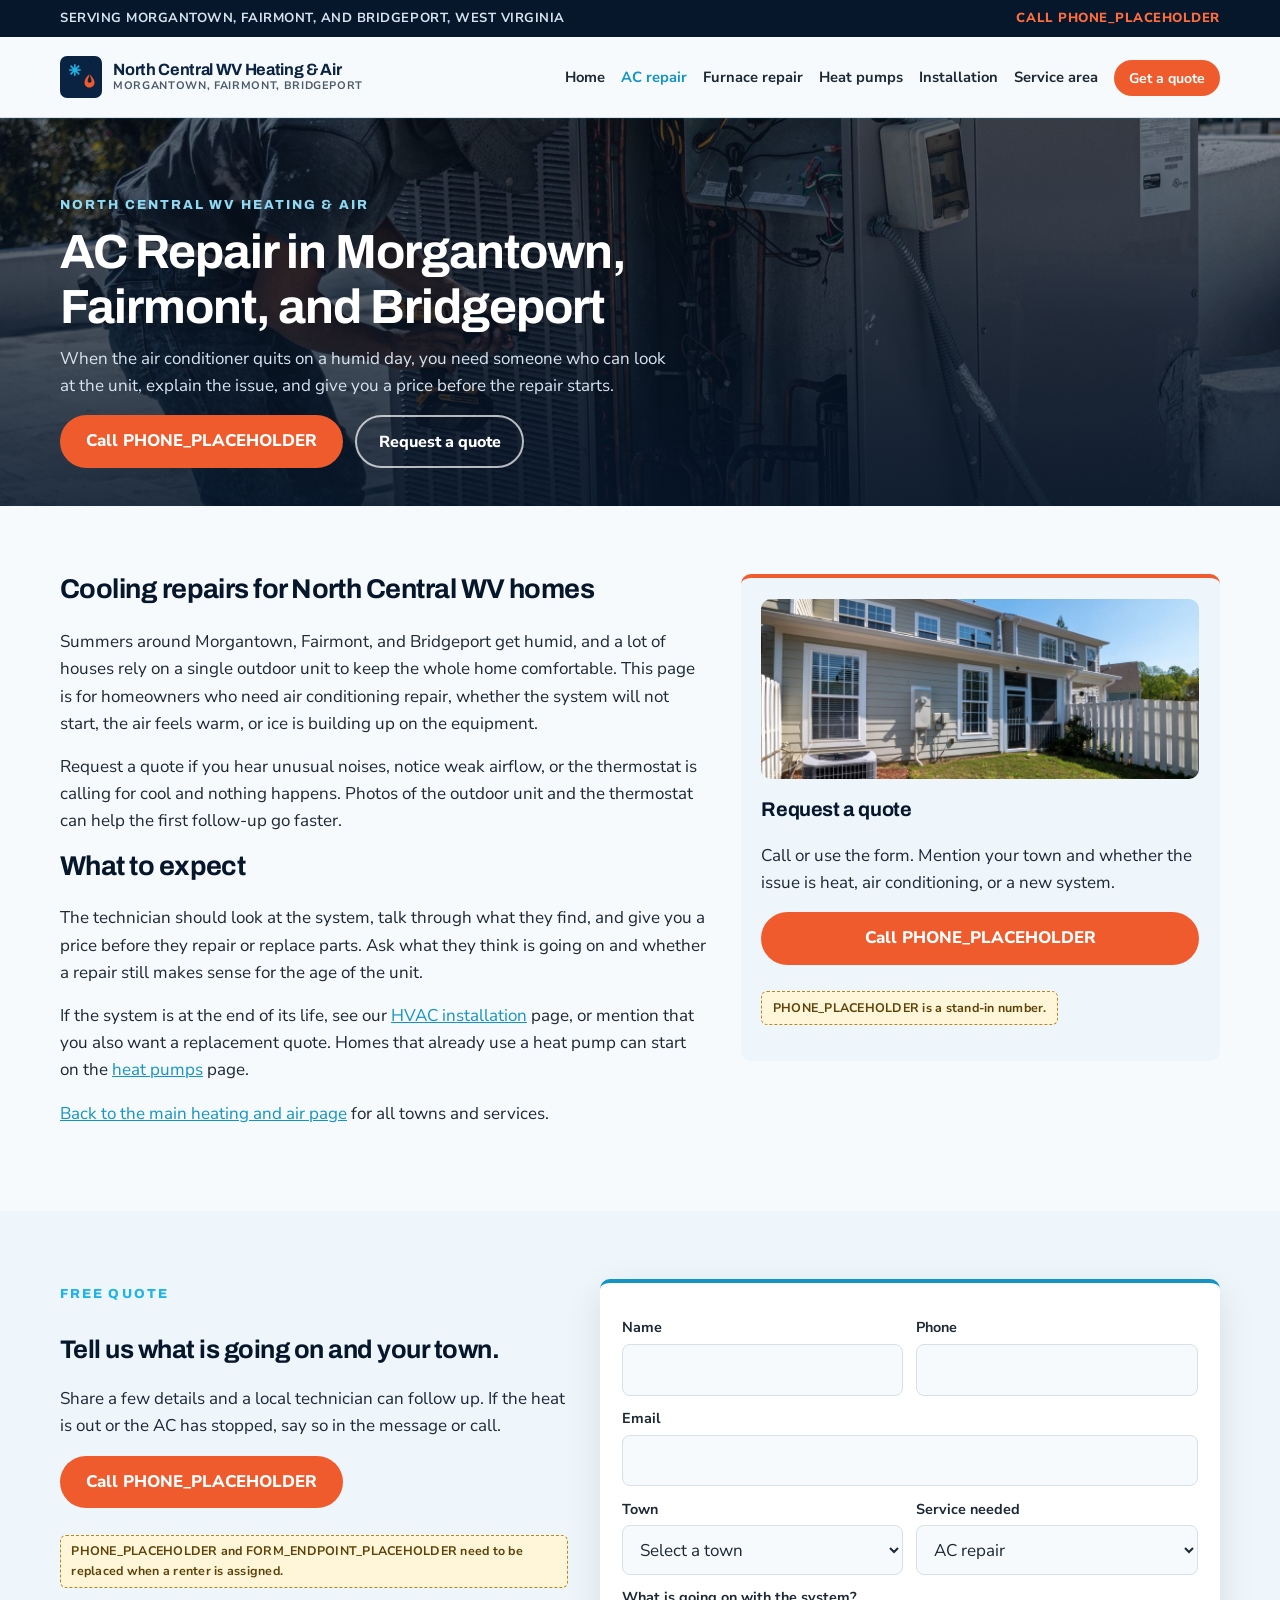
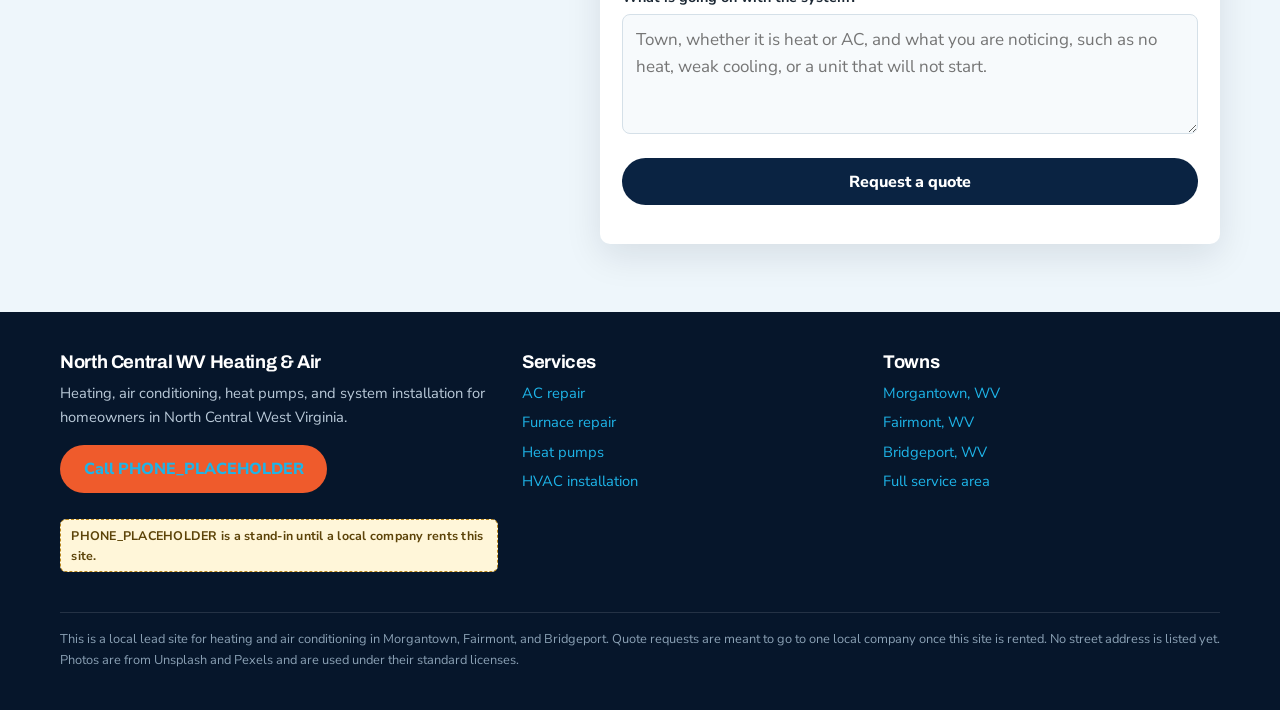
==== ac-repair/index.html @ 2a3346f8 "Initial commit: HVAC microsite for hvac.nulimitz.com" ====
<!DOCTYPE html>
<html lang="en">
<head>
  <meta charset="utf-8">
  <meta name="viewport" content="width=device-width, initial-scale=1">
  <title>AC Repair in Morgantown, Fairmont, and Bridgeport, WV</title>
  <meta name="description" content="Air conditioning repair for homes in Morgantown, Fairmont, and Bridgeport, West Virginia, including units that will not cool or start.">
  <meta name="robots" content="noindex, nofollow">
  <link rel="preconnect" href="https://fonts.googleapis.com">
  <link rel="preconnect" href="https://fonts.gstatic.com" crossorigin>
  <link href="https://fonts.googleapis.com/css2?family=Archivo:wght@500;600;700;800&family=Nunito+Sans:wght@400;500;600;700;800&display=swap" rel="stylesheet">
  <link rel="stylesheet" href="../css/styles.css">
  <script type="application/ld+json">
{
  "@context": "https://schema.org",
  "@graph": [
    {
      "@type": "Service",
      "name": "AC Repair in Morgantown, Fairmont, and Bridgeport",
      "serviceType": "Heating and air conditioning",
      "description": "Air conditioning repair for homes in Morgantown, Fairmont, and Bridgeport, West Virginia, including units that will not cool or start.",
      "url": "/ac-repair/",
      "provider": {
        "@type": "Organization",
        "name": "North Central WV Heating & Air"
      },
      "areaServed": [
        {
          "@type": "City",
          "name": "Morgantown",
          "addressRegion": "WV"
        },
        {
          "@type": "City",
          "name": "Fairmont",
          "addressRegion": "WV"
        },
        {
          "@type": "City",
          "name": "Bridgeport",
          "addressRegion": "WV"
        },
        {
          "@type": "AdministrativeArea",
          "name": "Monongalia County"
        },
        {
          "@type": "AdministrativeArea",
          "name": "Marion County"
        },
        {
          "@type": "AdministrativeArea",
          "name": "Harrison County"
        }
      ]
    }
  ]
}
</script>
</head>
<body>

<div class="topbar">
  <div class="wrap">
    <span>Serving Morgantown, Fairmont, and Bridgeport, West Virginia</span>
    <a href="tel:PHONE_PLACEHOLDER">Call PHONE_PLACEHOLDER</a>
  </div>
</div>
<header class="site-header">
  <div class="wrap">
    <a class="logo" href="../index.html">
      <svg viewBox="0 0 48 48" aria-hidden="true">
        <rect width="48" height="48" rx="8" fill="#0a2342"/>
        <g fill="none" stroke="#1eb4e8" stroke-width="1.8" stroke-linecap="round">
          <path d="M17 10v12M11 16h12M12.6 11.6l8.8 8.8M12.6 20.4l8.8-8.8"/>
        </g>
        <path d="M33.5 36c3.4 0 6-2.5 6-5.8 0-3.6-3.2-6.4-5-9.2-.2 3.2 1.6 5 1.6 7.2 0 1.3-1 2.3-2.2 2.3s-2.3-1-2.3-2.3c0-2.4 2-4.5 2-7.4-3 2.4-5.6 5.6-5.6 9.4 0 3.3 2.5 5.8 5.5 5.8z" fill="#ef5b2c"/>
      </svg>
      <span class="logo-text">North Central WV Heating &amp; Air<span>Morgantown, Fairmont, Bridgeport</span></span>
    </a>
    <button class="nav-toggle" type="button" aria-expanded="false" aria-label="Open menu"><span></span><span></span><span></span></button>
    <nav>
      <ul>
        <li><a href="../index.html">Home</a></li>
        <li><a href="../ac-repair/index.html" aria-current="page">AC repair</a></li>
        <li><a href="../furnace-repair/index.html">Furnace repair</a></li>
        <li><a href="../heat-pumps/index.html">Heat pumps</a></li>
        <li><a href="../hvac-installation/index.html">Installation</a></li>
        <li><a href="../index.html#areas">Service area</a></li>
        <li><a href="../index.html#quote" class="btn-nav">Get a quote</a></li>
      </ul>
    </nav>
  </div>
</header>


<section class="page-hero" style="background-image:url('../img/ac-repair.jpg')">
  <div class="wrap">
    <p class="eyebrow">North Central WV Heating &amp; Air</p>
    <h1>AC Repair in Morgantown, Fairmont, and Bridgeport</h1>
    <p>When the air conditioner quits on a humid day, you need someone who can look at the unit, explain the issue, and give you a price before the repair starts.</p>
    <div class="hero-actions">
      <a class="btn btn-call" href="tel:PHONE_PLACEHOLDER">Call PHONE_PLACEHOLDER</a>
      <a class="btn btn-light" href="#quote">Request a quote</a>
    </div>
  </div>
</section>
<section class="section">
  <div class="wrap content-split">
    <div class="prose">

    <h2>Cooling repairs for North Central WV homes</h2>
    <p>Summers around Morgantown, Fairmont, and Bridgeport get humid, and a lot of houses rely on a single outdoor unit to keep the whole home comfortable. This page is for homeowners who need air conditioning repair, whether the system will not start, the air feels warm, or ice is building up on the equipment.</p>
    <p>Request a quote if you hear unusual noises, notice weak airflow, or the thermostat is calling for cool and nothing happens. Photos of the outdoor unit and the thermostat can help the first follow-up go faster.</p>
    <h2>What to expect</h2>
    <p>The technician should look at the system, talk through what they find, and give you a price before they repair or replace parts. Ask what they think is going on and whether a repair still makes sense for the age of the unit.</p>
    <p>If the system is at the end of its life, see our <a href="../hvac-installation/index.html">HVAC installation</a> page, or mention that you also want a replacement quote. Homes that already use a heat pump can start on the <a href="../heat-pumps/index.html">heat pumps</a> page.</p>
    
      <p><a href="../index.html">Back to the main heating and air page</a> for all towns and services.</p>
    </div>
    <aside class="side-card">
      <img src="../img/condenser-yard.jpg" alt="An outdoor air conditioning condenser on a pad behind a house">
      <h3>Request a quote</h3>
      <p>Call or use the form. Mention your town and whether the issue is heat, air conditioning, or a new system.</p>
      <p><a class="btn btn-call btn-wide" href="tel:PHONE_PLACEHOLDER">Call PHONE_PLACEHOLDER</a></p>
      <p class="placeholder-note">PHONE_PLACEHOLDER is a stand-in number.</p>
    </aside>
  </div>
</section>


<section class="section band-ice" id="quote">
  <div class="wrap quote-grid">
    <div>
      <p class="eyebrow">Free quote</p>
      <h2>Tell us what is going on and your town.</h2>
      <p>Share a few details and a local technician can follow up. If the heat is out or the AC has stopped, say so in the message or call.</p>
      <p><a class="btn btn-call" href="tel:PHONE_PLACEHOLDER">Call PHONE_PLACEHOLDER</a></p>
      <p class="placeholder-note">PHONE_PLACEHOLDER and FORM_ENDPOINT_PLACEHOLDER need to be replaced when a renter is assigned.</p>
    </div>
    <form action="FORM_ENDPOINT_PLACEHOLDER" method="post" data-quote-form>
      <div class="form-row">
        <div>
          <label for="name">Name</label>
          <input id="name" name="name" type="text" autocomplete="name" required>
        </div>
        <div>
          <label for="phone">Phone</label>
          <input id="phone" name="phone" type="tel" autocomplete="tel" required>
        </div>
      </div>
      <label for="email">Email</label>
      <input id="email" name="email" type="email" autocomplete="email">
      <div class="form-row">
        <div>
          <label for="city">Town</label>
          <select id="city" name="city" required>
            <option value="">Select a town</option>
            <option>Morgantown</option>
            <option>Fairmont</option>
            <option>Bridgeport</option>
            <option>Westover</option>
            <option>Star City</option>
            <option>Cheat Lake</option>
            <option>Clarksburg</option>
            <option>Other in North Central WV</option>
          </select>
        </div>
        <div>
          <label for="service">Service needed</label>
          <select id="service" name="service" required>
            <option value="">Select a service</option>
            <option value="ac" selected>AC repair</option>
            <option value="furnace">Furnace repair</option>
            <option value="heatpump">Heat pump service or install</option>
            <option value="install">New system installation</option>
            <option value="other">Not sure / other</option>
          </select>
        </div>
      </div>
      <label for="message">What is going on with the system?</label>
      <textarea id="message" name="message" placeholder="Town, whether it is heat or AC, and what you are noticing, such as no heat, weak cooling, or a unit that will not start." required></textarea>
      <p style="margin-top:1rem"><button class="btn btn-dark btn-wide" type="submit">Request a quote</button></p>
      <p class="form-status" role="status"></p>
    </form>
  </div>
</section>

<footer class="site-footer">
  <div class="wrap">
    <div class="foot-grid">
      <div>
        <h2>North Central WV Heating &amp; Air</h2>
        <p>Heating, air conditioning, heat pumps, and system installation for homeowners in North Central West Virginia.</p>
        <p><a class="btn btn-orange" href="tel:PHONE_PLACEHOLDER">Call PHONE_PLACEHOLDER</a></p>
        <p class="placeholder-note">PHONE_PLACEHOLDER is a stand-in until a local company rents this site.</p>
      </div>
      <div>
        <h2>Services</h2>
        <ul>
          <li><a href="../ac-repair/index.html">AC repair</a></li>
          <li><a href="../furnace-repair/index.html">Furnace repair</a></li>
          <li><a href="../heat-pumps/index.html">Heat pumps</a></li>
          <li><a href="../hvac-installation/index.html">HVAC installation</a></li>
        </ul>
      </div>
      <div>
        <h2>Towns</h2>
        <ul>
          <li><a href="../morgantown/index.html">Morgantown, WV</a></li>
          <li><a href="../fairmont/index.html">Fairmont, WV</a></li>
          <li><a href="../bridgeport/index.html">Bridgeport, WV</a></li>
          <li><a href="../index.html#areas">Full service area</a></li>
        </ul>
      </div>
    </div>
    <p class="legal">This is a local lead site for heating and air conditioning in Morgantown, Fairmont, and Bridgeport. Quote requests are meant to go to one local company once this site is rented. No street address is listed yet. Photos are from Unsplash and Pexels and are used under their standard licenses.</p>
  </div>
</footer>
<div class="call-dock"><a class="btn btn-call btn-wide" href="tel:PHONE_PLACEHOLDER">Call PHONE_PLACEHOLDER</a></div>
<script src="../js/main.js"></script>

</body>
</html>
---- css/styles.css ----
/* North Central WV Heating & Air - local microsite styles */
:root {
  --ink: #1c2834;
  --ink-soft: #4a5a68;
  --navy: #0a2342;
  --navy-deep: #06162b;
  --navy-mid: #12345a;
  --cyan: #1494c4;
  --cyan-hot: #1eb4e8;
  --ice: #eef6fb;
  --paper: #f7fafc;
  --orange: #ef5b2c;
  --orange-hot: #ff6d3c;
  --line: #d5e0e8;
  --white: #fff;
  --shadow: 0 12px 36px rgba(6, 22, 43, 0.1);
  --radius: 10px;
  --max: 1160px;
  --header-h: 80px;
}

*, *::before, *::after { box-sizing: border-box; }
html { scroll-behavior: smooth; }
body {
  margin: 0;
  font-family: "Nunito Sans", "Segoe UI", sans-serif;
  color: var(--ink);
  background: var(--paper);
  line-height: 1.6;
  font-size: 17px;
}
img { max-width: 100%; height: auto; display: block; }
a { color: var(--cyan); }
h1, h2, h3, .logo-text, .eyebrow, .step-num {
  font-family: "Archivo", "Segoe UI", sans-serif;
  font-weight: 700;
  line-height: 1.15;
  color: var(--navy-deep);
  letter-spacing: -0.02em;
}
p { margin: 0 0 1rem; }
.wrap { width: min(var(--max), calc(100% - 2rem)); margin-inline: auto; }

/* Top bar */
.topbar {
  background: var(--navy-deep);
  color: #d7e4f0;
  font-size: 0.82rem;
  letter-spacing: 0.04em;
  text-transform: uppercase;
  font-weight: 700;
}
.topbar .wrap {
  display: flex;
  justify-content: space-between;
  gap: 1rem;
  align-items: center;
  padding: 0.5rem 0;
  flex-wrap: wrap;
}
.topbar a { color: var(--orange-hot); text-decoration: none; font-weight: 800; }

/* Header */
.site-header {
  position: sticky;
  top: 0;
  z-index: 40;
  background: rgba(247, 250, 252, 0.96);
  backdrop-filter: blur(10px);
  border-bottom: 1px solid var(--line);
  box-shadow: 0 1px 0 rgba(20, 148, 196, 0.15);
}
.site-header .wrap {
  display: flex;
  align-items: center;
  justify-content: space-between;
  min-height: var(--header-h);
  gap: 1rem;
}
.logo {
  display: flex;
  align-items: center;
  gap: 0.7rem;
  text-decoration: none;
  color: inherit;
}
.logo svg { width: 42px; height: 42px; flex: none; }
.logo-text { font-size: 1.02rem; line-height: 1.15; color: var(--navy); }
.logo-text span {
  display: block;
  font-family: "Nunito Sans", sans-serif;
  font-size: 0.68rem;
  font-weight: 700;
  color: var(--ink-soft);
  letter-spacing: 0.06em;
  text-transform: uppercase;
}

nav ul {
  display: flex;
  gap: 1rem;
  list-style: none;
  margin: 0;
  padding: 0;
  align-items: center;
  flex-wrap: wrap;
}
nav a {
  text-decoration: none;
  color: var(--ink);
  font-weight: 700;
  font-size: 0.92rem;
}
nav a:hover, nav a[aria-current="page"] { color: var(--cyan); }
nav .btn-nav {
  background: var(--orange);
  color: var(--white);
  border-radius: 999px;
  padding: 0.55rem 0.95rem;
  font-size: 0.88rem;
}
nav .btn-nav:hover { background: var(--orange-hot); color: var(--white); }
.nav-toggle {
  display: none;
  background: none;
  border: 1px solid var(--line);
  border-radius: 8px;
  padding: 0.45rem 0.6rem;
  cursor: pointer;
}
.nav-toggle span { display: block; width: 20px; height: 2px; background: var(--navy); margin: 4px 0; }

/* Buttons */
.btn {
  display: inline-flex;
  align-items: center;
  justify-content: center;
  gap: 0.45rem;
  border-radius: 999px;
  padding: 0.85rem 1.35rem;
  font-weight: 800;
  text-decoration: none;
  border: 2px solid transparent;
  cursor: pointer;
  font-family: inherit;
  font-size: 1rem;
  line-height: 1;
}
.btn-gold, .btn-orange { background: var(--orange); color: var(--white); }
.btn-gold:hover, .btn-orange:hover { background: var(--orange-hot); }
.btn-light { background: transparent; color: var(--white); border-color: rgba(255,255,255,0.7); }
.btn-light:hover { background: rgba(255,255,255,0.12); }
.btn-dark { background: var(--navy); color: var(--white); }
.btn-dark:hover { background: var(--navy-mid); }
.btn-call { background: var(--orange); color: var(--white); font-size: 1.05rem; padding: 1rem 1.5rem; }
.btn-call:hover { background: var(--orange-hot); }
.btn-wide { width: 100%; }
.hero-actions, .cta-actions { display: flex; flex-wrap: wrap; gap: 0.75rem; }

/* Placeholder marker */
.placeholder-note {
  display: inline-block;
  margin-top: 0.65rem;
  padding: 0.35rem 0.65rem;
  border: 1px dashed #b8871f;
  background: #fff6d9;
  color: #5c4308;
  font-size: 0.78rem;
  font-weight: 700;
  letter-spacing: 0.02em;
  border-radius: 6px;
}

/* Hero */
.hero {
  position: relative;
  min-height: 640px;
  height: 86vh;
  max-height: 860px;
  display: grid;
  align-items: end;
  color: var(--white);
  background: var(--navy-deep) center / cover no-repeat;
}
.hero::before {
  content: "";
  position: absolute;
  inset: 0;
  background:
    linear-gradient(180deg, rgba(6,22,43,0.25) 0%, rgba(6,22,43,0.55) 45%, rgba(6,22,43,0.9) 100%);
}
.hero .wrap { position: relative; z-index: 1; padding: 5.5rem 0 4rem; }
.eyebrow {
  display: inline-block;
  color: var(--cyan-hot);
  font-size: 0.82rem;
  letter-spacing: 0.16em;
  text-transform: uppercase;
  margin-bottom: 0.8rem;
  font-weight: 800;
}
.hero .eyebrow { color: #8fd8f2; }
.hero h1 {
  color: var(--white);
  font-size: clamp(2.05rem, 5.2vw, 3.9rem);
  max-width: 18ch;
  margin: 0 0 1rem;
}
.hero .lede {
  font-size: 1.15rem;
  max-width: 38rem;
  color: #e4eef6;
  margin-bottom: 1.6rem;
}

/* Trust strip */
.trust-bar {
  background: var(--navy);
  color: #d7e4f0;
  padding: 1.1rem 0;
}
.trust-bar .wrap {
  display: grid;
  grid-template-columns: repeat(3, 1fr);
  gap: 1rem;
}
.trust-item { padding: 0.2rem 0.4rem; }
.trust-item h3 {
  color: var(--white);
  font-size: 1rem;
  margin: 0 0 0.2rem;
}
.trust-item p { margin: 0; font-size: 0.92rem; color: #b9c9d8; }

/* Sections */
.section { padding: 4.25rem 0; }
.section-head { max-width: 40rem; margin-bottom: 2rem; }
.section-head h2 { font-size: clamp(1.8rem, 3vw, 2.45rem); margin: 0 0 0.75rem; }
.muted { color: var(--ink-soft); }
.band-cream, .band-ice { background: var(--ice); }
.band-navy {
  background: var(--navy);
  color: #e4eef6;
}
.band-navy h2, .band-navy h3, .band-navy .eyebrow { color: var(--white); }
.band-navy .eyebrow { color: #8fd8f2; }
.band-navy p { color: #c5d4e2; }
.band-photo {
  position: relative;
  background: var(--navy-deep) center / cover no-repeat;
  color: #fff;
}
.band-photo::before {
  content: "";
  position: absolute;
  inset: 0;
  background: rgba(6, 22, 43, 0.78);
}
.band-photo .wrap { position: relative; z-index: 1; }
.band-photo .eyebrow { color: #8fd8f2; }
.band-photo h2 { color: var(--white); }

/* Service cards */
.card-grid, .area-grid, .step-grid {
  display: grid;
  gap: 1.25rem;
}
.card-grid { grid-template-columns: repeat(auto-fit, minmax(240px, 1fr)); }
.service-card {
  background: var(--white);
  border-radius: var(--radius);
  overflow: hidden;
  box-shadow: var(--shadow);
  display: flex;
  flex-direction: column;
  text-decoration: none;
  color: inherit;
  border: 1px solid transparent;
  border-top: 3px solid var(--cyan);
}
.service-card:hover { border-color: var(--orange); border-top-color: var(--orange); }
.service-card img { width: 100%; height: 180px; object-fit: cover; }
.service-card .pad, .area-card .pad, .step .pad { padding: 1.2rem 1.2rem 1.4rem; }
.service-card h3, .area-card h3 { margin: 0 0 0.5rem; font-size: 1.25rem; }
.more { font-weight: 800; color: var(--cyan); }

/* Areas */
.area-grid { grid-template-columns: repeat(3, 1fr); }
.area-card {
  background: var(--white);
  border-radius: var(--radius);
  box-shadow: var(--shadow);
  overflow: hidden;
  text-decoration: none;
  color: inherit;
  border-bottom: 3px solid var(--cyan);
}
.area-card:hover { border-bottom-color: var(--orange); }
.area-card img { width: 100%; height: 160px; object-fit: cover; }
.town-list { columns: 2; margin: 0; padding-left: 1.1rem; }
.town-list li { break-inside: avoid; margin-bottom: 0.25rem; }

/* Steps */
.step-grid { grid-template-columns: repeat(3, 1fr); }
.step {
  background: var(--white);
  border-radius: var(--radius);
  border-top: 4px solid var(--orange);
  box-shadow: var(--shadow);
}
.step-num {
  color: var(--cyan);
  font-size: 1.7rem;
  margin: 0 0 0.3rem;
}

/* FAQ */
.faq { display: grid; gap: 0.7rem; max-width: 48rem; }
.faq-item {
  background: var(--white);
  border-radius: 10px;
  border: 1px solid var(--line);
}
.faq-item h3 { margin: 0; font-size: 1.05rem; }
.faq-item button {
  width: 100%;
  text-align: left;
  background: none;
  border: 0;
  padding: 1rem 1.1rem;
  font: inherit;
  font-weight: 700;
  cursor: pointer;
  color: var(--navy-deep);
}
.faq-item .answer { padding: 0 1.1rem 1rem; color: var(--ink-soft); display: none; }
.faq-item.is-open .answer { display: block; }
.band-photo .faq-item button { color: var(--navy-deep); }

/* Quote / form */
.quote-grid {
  display: grid;
  grid-template-columns: 0.9fr 1.1fr;
  gap: 2rem;
  align-items: start;
}
form {
  background: var(--white);
  padding: 1.4rem;
  border-radius: var(--radius);
  box-shadow: var(--shadow);
  border-top: 4px solid var(--cyan);
}
label { display: block; font-weight: 700; font-size: 0.9rem; margin: 0.7rem 0 0.3rem; }
input, select, textarea {
  width: 100%;
  font: inherit;
  padding: 0.7rem 0.8rem;
  border: 1px solid var(--line);
  border-radius: 8px;
  background: var(--paper);
  color: var(--ink);
}
textarea { min-height: 120px; resize: vertical; }
.form-row { display: grid; grid-template-columns: 1fr 1fr; gap: 0.8rem; }
.form-status {
  display: none;
  margin-top: 0.8rem;
  padding: 0.7rem 0.8rem;
  background: #fff6d9;
  border: 1px dashed #b8871f;
  border-radius: 8px;
  color: #5c4308;
  font-size: 0.92rem;
}
.form-status.is-visible { display: block; }

/* Footer */
.site-footer {
  background: var(--navy-deep);
  color: #b9c9d8;
  padding: 2.5rem 0 1.5rem;
  font-size: 0.92rem;
}
.site-footer a { color: var(--cyan-hot); text-decoration: none; }
.foot-grid {
  display: grid;
  grid-template-columns: 1.3fr 1fr 1fr;
  gap: 1.5rem;
  margin-bottom: 1.5rem;
}
.site-footer h2 { color: var(--white); font-size: 1.15rem; margin: 0 0 0.6rem; }
.site-footer ul { list-style: none; margin: 0; padding: 0; }
.site-footer li { margin-bottom: 0.35rem; }
.legal { border-top: 1px solid rgba(255,255,255,0.12); padding-top: 1rem; font-size: 0.8rem; color: #8aa0b4; }

/* Page hero (interior) */
.page-hero {
  background: var(--navy) center / cover no-repeat;
  color: #fff;
  position: relative;
  min-height: 320px;
  display: grid;
  align-items: end;
}
.page-hero::before {
  content: "";
  position: absolute;
  inset: 0;
  background: linear-gradient(180deg, rgba(6,22,43,0.35), rgba(6,22,43,0.84));
}
.page-hero .wrap { position: relative; z-index: 1; padding: 4.5rem 0 2.4rem; }
.page-hero h1 { color: #fff; font-size: clamp(1.9rem, 4vw, 3rem); margin: 0 0 0.6rem; max-width: 20ch; }
.page-hero p { color: #d7e4f0; max-width: 38rem; }
.page-hero .eyebrow { color: #8fd8f2; }

.content-split {
  display: grid;
  grid-template-columns: 1.15fr 0.85fr;
  gap: 2rem;
  align-items: start;
}
.prose h2 { font-size: 1.7rem; margin-top: 0; }
.side-card {
  background: var(--ice);
  border-radius: var(--radius);
  padding: 1.3rem;
  position: sticky;
  top: calc(var(--header-h) + 1rem);
  border-top: 4px solid var(--orange);
}
.side-card img { border-radius: 10px; margin-bottom: 1rem; height: 180px; width: 100%; object-fit: cover; }

.call-dock {
  display: none;
  position: fixed;
  left: 0; right: 0; bottom: 0;
  z-index: 50;
  padding: 0.65rem 0.85rem calc(0.65rem + env(safe-area-inset-bottom));
  background: var(--navy-deep);
  box-shadow: 0 -6px 24px rgba(0,0,0,0.25);
}

@media (max-width: 900px) {
  .area-grid, .step-grid, .quote-grid, .content-split, .foot-grid, .trust-bar .wrap {
    grid-template-columns: 1fr;
  }
  .nav-toggle { display: block; }
  nav {
    display: none;
    position: absolute;
    left: 0; right: 0;
    top: 100%;
    background: var(--paper);
    border-bottom: 1px solid var(--line);
    padding: 0.5rem 1rem 1rem;
  }
  nav.is-open { display: block; }
  nav ul { flex-direction: column; align-items: flex-start; gap: 0.7rem; }
  .hero { height: auto; min-height: 560px; max-height: 720px; }
  .call-dock { display: block; }
  body { padding-bottom: 4.6rem; }
  .form-row { grid-template-columns: 1fr; }
  .town-list { columns: 1; }
  .topbar { font-size: 0.75rem; text-transform: none; letter-spacing: 0.02em; }
}
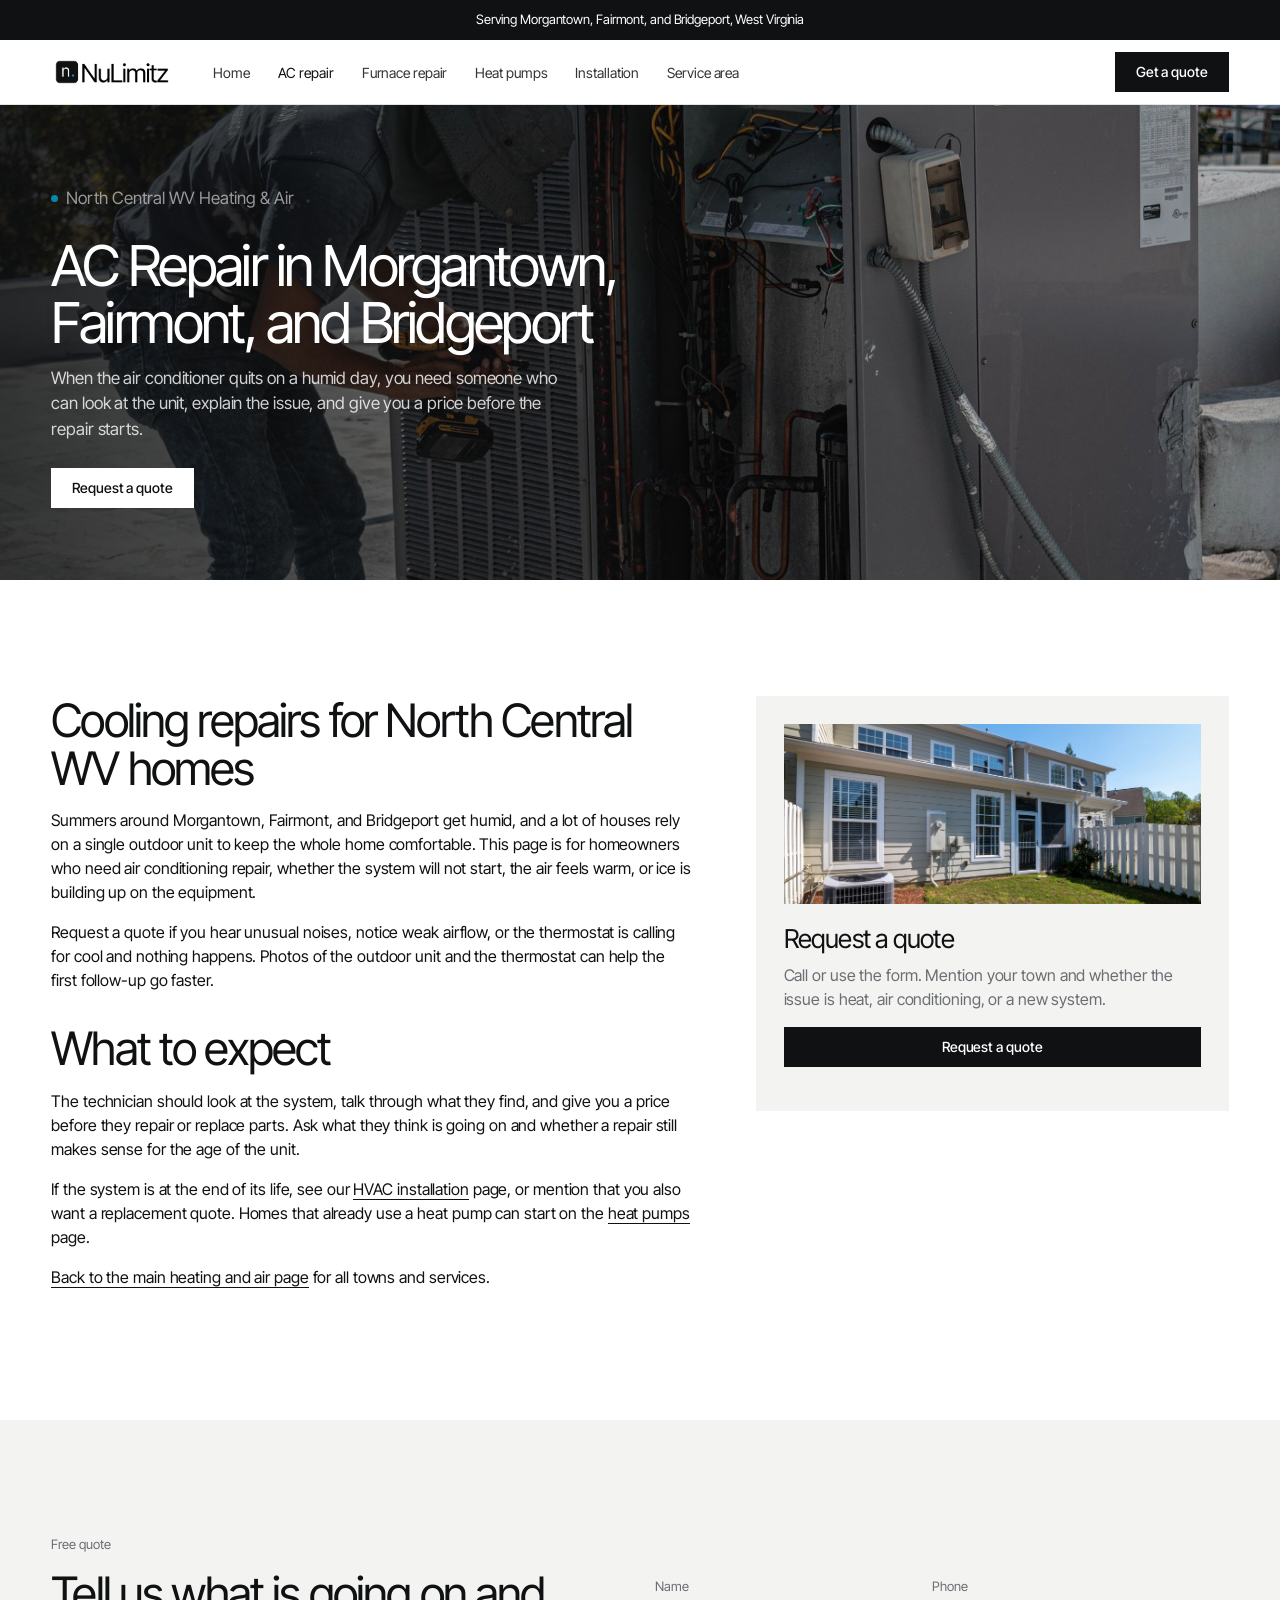
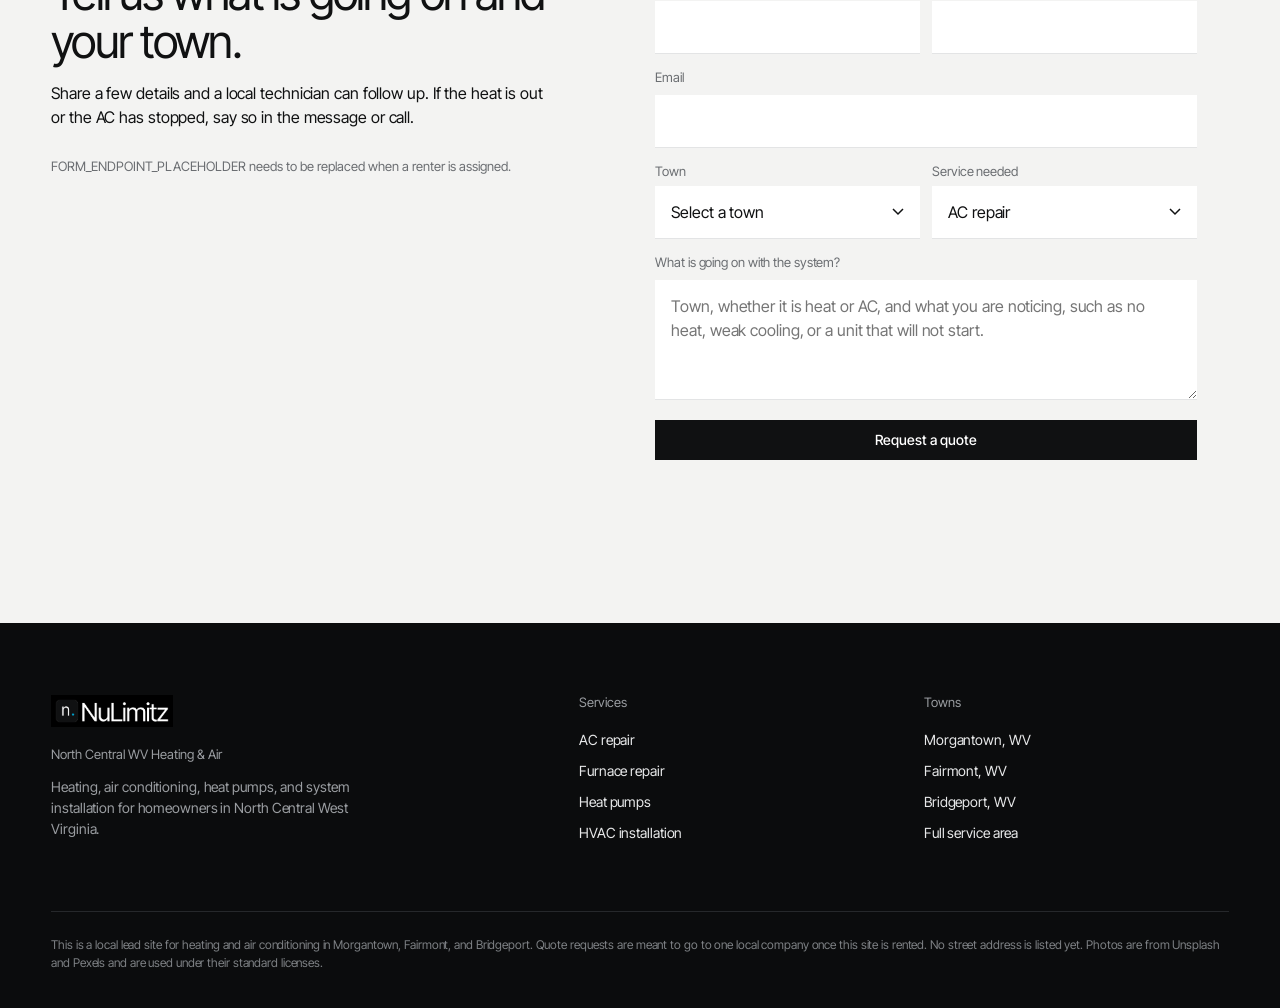
==== commit 956266c5: "Restyle site with the new NuLimitz brand Apply the live nulimitz.com logo, favicons, Inter Tight typ" ====
--- a/ac-repair/index.html
+++ b/ac-repair/index.html
@@ -6,9 +6,14 @@
   <title>AC Repair in Morgantown, Fairmont, and Bridgeport, WV</title>
   <meta name="description" content="Air conditioning repair for homes in Morgantown, Fairmont, and Bridgeport, West Virginia, including units that will not cool or start.">
   <meta name="robots" content="noindex, nofollow">
+  <link rel="icon" href="/favicon.ico" sizes="any">
+  <link rel="icon" type="image/svg+xml" href="/favicon.svg">
+  <link rel="icon" type="image/png" sizes="32x32" href="/favicon-32.png">
+  <link rel="apple-touch-icon" href="/apple-touch-icon.png">
+  <link rel="icon" type="image/png" sizes="512x512" href="/icon-512.png">
   <link rel="preconnect" href="https://fonts.googleapis.com">
   <link rel="preconnect" href="https://fonts.gstatic.com" crossorigin>
-  <link href="https://fonts.googleapis.com/css2?family=Archivo:wght@500;600;700;800&family=Nunito+Sans:wght@400;500;600;700;800&display=swap" rel="stylesheet">
+  <link href="https://fonts.googleapis.com/css2?family=Inter+Tight:wght@300;400;500&display=swap" rel="stylesheet">
   <link rel="stylesheet" href="../css/styles.css">
   <script type="application/ld+json">
 {
@@ -63,22 +68,11 @@
 <div class="topbar">
   <div class="wrap">
     <span>Serving Morgantown, Fairmont, and Bridgeport, West Virginia</span>
-    <a href="tel:PHONE_PLACEHOLDER">Call PHONE_PLACEHOLDER</a>
-  </div>
+    </div>
 </div>
 <header class="site-header">
   <div class="wrap">
-    <a class="logo" href="../index.html">
-      <svg viewBox="0 0 48 48" aria-hidden="true">
-        <rect width="48" height="48" rx="8" fill="#0a2342"/>
-        <g fill="none" stroke="#1eb4e8" stroke-width="1.8" stroke-linecap="round">
-          <path d="M17 10v12M11 16h12M12.6 11.6l8.8 8.8M12.6 20.4l8.8-8.8"/>
-        </g>
-        <path d="M33.5 36c3.4 0 6-2.5 6-5.8 0-3.6-3.2-6.4-5-9.2-.2 3.2 1.6 5 1.6 7.2 0 1.3-1 2.3-2.2 2.3s-2.3-1-2.3-2.3c0-2.4 2-4.5 2-7.4-3 2.4-5.6 5.6-5.6 9.4 0 3.3 2.5 5.8 5.5 5.8z" fill="#ef5b2c"/>
-      </svg>
-      <span class="logo-text">North Central WV Heating &amp; Air<span>Morgantown, Fairmont, Bridgeport</span></span>
-    </a>
-    <button class="nav-toggle" type="button" aria-expanded="false" aria-label="Open menu"><span></span><span></span><span></span></button>
+    <a class="logo" href="../index.html" aria-label="NuLimitz home"><img src="/img/logo-light.png" alt="NuLimitz"></a>
     <nav>
       <ul>
         <li><a href="../index.html">Home</a></li>
@@ -87,12 +81,14 @@
         <li><a href="../heat-pumps/index.html">Heat pumps</a></li>
         <li><a href="../hvac-installation/index.html">Installation</a></li>
         <li><a href="../index.html#areas">Service area</a></li>
-        <li><a href="../index.html#quote" class="btn-nav">Get a quote</a></li>
-      </ul>
+        </ul>
     </nav>
+    <div class="header-right">
+      <a class="btn" href="../index.html#quote">Get a quote</a>
+      <button class="nav-toggle" type="button" aria-expanded="false" aria-label="Open menu">Menu</button>
+    </div>
   </div>
 </header>
-
 
 <section class="page-hero" style="background-image:url('../img/ac-repair.jpg')">
   <div class="wrap">
@@ -100,8 +96,7 @@
     <h1>AC Repair in Morgantown, Fairmont, and Bridgeport</h1>
     <p>When the air conditioner quits on a humid day, you need someone who can look at the unit, explain the issue, and give you a price before the repair starts.</p>
     <div class="hero-actions">
-      <a class="btn btn-call" href="tel:PHONE_PLACEHOLDER">Call PHONE_PLACEHOLDER</a>
-      <a class="btn btn-light" href="#quote">Request a quote</a>
+      <a class="btn btn-call" href="#quote">Request a quote</a>
     </div>
   </div>
 </section>
@@ -122,12 +117,10 @@
       <img src="../img/condenser-yard.jpg" alt="An outdoor air conditioning condenser on a pad behind a house">
       <h3>Request a quote</h3>
       <p>Call or use the form. Mention your town and whether the issue is heat, air conditioning, or a new system.</p>
-      <p><a class="btn btn-call btn-wide" href="tel:PHONE_PLACEHOLDER">Call PHONE_PLACEHOLDER</a></p>
-      <p class="placeholder-note">PHONE_PLACEHOLDER is a stand-in number.</p>
+      <p><a class="btn btn-dark btn-wide" href="#quote">Request a quote</a></p>
     </aside>
   </div>
 </section>
-
 
 <section class="section band-ice" id="quote">
   <div class="wrap quote-grid">
@@ -135,9 +128,7 @@
       <p class="eyebrow">Free quote</p>
       <h2>Tell us what is going on and your town.</h2>
       <p>Share a few details and a local technician can follow up. If the heat is out or the AC has stopped, say so in the message or call.</p>
-      <p><a class="btn btn-call" href="tel:PHONE_PLACEHOLDER">Call PHONE_PLACEHOLDER</a></p>
-      <p class="placeholder-note">PHONE_PLACEHOLDER and FORM_ENDPOINT_PLACEHOLDER need to be replaced when a renter is assigned.</p>
-    </div>
+      <p class="placeholder-note">FORM_ENDPOINT_PLACEHOLDER needs to be replaced when a renter is assigned.</p></div>
     <form action="FORM_ENDPOINT_PLACEHOLDER" method="post" data-quote-form>
       <div class="form-row">
         <div>
@@ -190,11 +181,10 @@
   <div class="wrap">
     <div class="foot-grid">
       <div>
+        <a class="logo" href="../index.html" aria-label="NuLimitz home"><img src="/img/logo-dark.png" alt="NuLimitz"></a>
         <h2>North Central WV Heating &amp; Air</h2>
         <p>Heating, air conditioning, heat pumps, and system installation for homeowners in North Central West Virginia.</p>
-        <p><a class="btn btn-orange" href="tel:PHONE_PLACEHOLDER">Call PHONE_PLACEHOLDER</a></p>
-        <p class="placeholder-note">PHONE_PLACEHOLDER is a stand-in until a local company rents this site.</p>
-      </div>
+        </div>
       <div>
         <h2>Services</h2>
         <ul>
@@ -217,7 +207,6 @@
     <p class="legal">This is a local lead site for heating and air conditioning in Morgantown, Fairmont, and Bridgeport. Quote requests are meant to go to one local company once this site is rented. No street address is listed yet. Photos are from Unsplash and Pexels and are used under their standard licenses.</p>
   </div>
 </footer>
-<div class="call-dock"><a class="btn btn-call btn-wide" href="tel:PHONE_PLACEHOLDER">Call PHONE_PLACEHOLDER</a></div>
 <script src="../js/main.js"></script>
 
 </body>
--- a/css/styles.css
+++ b/css/styles.css
@@ -1,466 +1,592 @@
-/* North Central WV Heating & Air - local microsite styles */
+/* NuLimitz lead microsite styles */
 :root {
-  --ink: #1c2834;
-  --ink-soft: #4a5a68;
-  --navy: #0a2342;
-  --navy-deep: #06162b;
-  --navy-mid: #12345a;
-  --cyan: #1494c4;
-  --cyan-hot: #1eb4e8;
-  --ice: #eef6fb;
-  --paper: #f7fafc;
-  --orange: #ef5b2c;
-  --orange-hot: #ff6d3c;
-  --line: #d5e0e8;
+  --ink: #101112;
+  --mut: #6b6e72;
+  --line: #e3e4e5;
+  --soft: #f3f3f2;
+  --blue: #00A7D3;
   --white: #fff;
-  --shadow: 0 12px 36px rgba(6, 22, 43, 0.1);
-  --radius: 10px;
-  --max: 1160px;
-  --header-h: 80px;
-}
-
-*, *::before, *::after { box-sizing: border-box; }
+  --pad: clamp(20px, 4vw, 56px);
+  --header-h: 64px;
+  --max: 1600px;
+  /* aliases so older class names keep working */
+  --ink-soft: var(--mut);
+  --paper: var(--white);
+  --cream: var(--soft);
+  --ice: var(--soft);
+  --tint: var(--soft);
+  --forest: var(--ink);
+  --forest-deep: var(--ink);
+  --forest-mid: #2b2d30;
+  --leaf: var(--ink);
+  --gold: var(--ink);
+  --gold-hot: var(--blue);
+  --navy: var(--ink);
+  --navy-deep: var(--ink);
+  --navy-mid: #2b2d30;
+  --cyan: var(--blue);
+  --cyan-hot: var(--blue);
+  --orange: var(--ink);
+  --orange-hot: #2b2d30;
+  --brand: var(--ink);
+  --brand-deep: var(--ink);
+  --brand-mid: #2b2d30;
+  --accent: var(--ink);
+  --accent-hot: #2b2d30;
+}
+
+*, *::before, *::after { box-sizing: border-box; margin: 0; padding: 0; }
 html { scroll-behavior: smooth; }
+html, body { overflow-x: clip; }
 body {
-  margin: 0;
-  font-family: "Nunito Sans", "Segoe UI", sans-serif;
-  color: var(--ink);
-  background: var(--paper);
-  line-height: 1.6;
-  font-size: 17px;
+  font-family: "Inter Tight", "Helvetica Neue", Helvetica, Arial, sans-serif;
+  font-weight: 400;
+  color: var(--ink);
+  background: var(--white);
+  font-size: 16px;
+  line-height: 1.5;
+  letter-spacing: -.006em;
+  -webkit-font-smoothing: antialiased;
 }
 img { max-width: 100%; height: auto; display: block; }
-a { color: var(--cyan); }
-h1, h2, h3, .logo-text, .eyebrow, .step-num {
-  font-family: "Archivo", "Segoe UI", sans-serif;
-  font-weight: 700;
+a { color: inherit; text-decoration: none; }
+h1, h2, h3, h4 {
+  font-weight: 400;
   line-height: 1.15;
-  color: var(--navy-deep);
-  letter-spacing: -0.02em;
+  letter-spacing: -.03em;
+  color: var(--ink);
 }
 p { margin: 0 0 1rem; }
-.wrap { width: min(var(--max), calc(100% - 2rem)); margin-inline: auto; }
-
-/* Top bar */
+.wrap { width: min(var(--max), 100%); margin-inline: auto; padding-inline: var(--pad); }
+
+/* Top strip */
 .topbar {
-  background: var(--navy-deep);
-  color: #d7e4f0;
-  font-size: 0.82rem;
-  letter-spacing: 0.04em;
-  text-transform: uppercase;
-  font-weight: 700;
+  background: var(--ink);
+  color: #fff;
+  font-size: 13px;
+  text-align: center;
+  padding: 10px var(--pad);
 }
 .topbar .wrap {
-  display: flex;
-  justify-content: space-between;
-  gap: 1rem;
-  align-items: center;
-  padding: 0.5rem 0;
-  flex-wrap: wrap;
-}
-.topbar a { color: var(--orange-hot); text-decoration: none; font-weight: 800; }
+  display: block;
+  padding: 0;
+  width: 100%;
+  max-width: none;
+}
+.topbar a { color: #fff; text-decoration: underline; text-underline-offset: 3px; }
 
 /* Header */
 .site-header {
   position: sticky;
   top: 0;
   z-index: 40;
-  background: rgba(247, 250, 252, 0.96);
-  backdrop-filter: blur(10px);
+  background: rgba(255, 255, 255, .96);
+  backdrop-filter: blur(8px);
   border-bottom: 1px solid var(--line);
-  box-shadow: 0 1px 0 rgba(20, 148, 196, 0.15);
 }
 .site-header .wrap {
   display: flex;
   align-items: center;
-  justify-content: space-between;
-  min-height: var(--header-h);
-  gap: 1rem;
-}
-.logo {
+  height: var(--header-h);
+  gap: 40px;
+  padding-inline: var(--pad);
+}
+.logo { display: flex; align-items: center; flex: none; }
+.logo img { height: 32px; width: auto; }
+.site-header nav { display: flex; }
+.site-header nav ul {
   display: flex;
-  align-items: center;
-  gap: 0.7rem;
-  text-decoration: none;
-  color: inherit;
-}
-.logo svg { width: 42px; height: 42px; flex: none; }
-.logo-text { font-size: 1.02rem; line-height: 1.15; color: var(--navy); }
-.logo-text span {
-  display: block;
-  font-family: "Nunito Sans", sans-serif;
-  font-size: 0.68rem;
-  font-weight: 700;
-  color: var(--ink-soft);
-  letter-spacing: 0.06em;
-  text-transform: uppercase;
-}
-
-nav ul {
-  display: flex;
-  gap: 1rem;
+  gap: 28px;
   list-style: none;
   margin: 0;
   padding: 0;
   align-items: center;
   flex-wrap: wrap;
 }
-nav a {
-  text-decoration: none;
-  color: var(--ink);
-  font-weight: 700;
-  font-size: 0.92rem;
-}
-nav a:hover, nav a[aria-current="page"] { color: var(--cyan); }
-nav .btn-nav {
-  background: var(--orange);
-  color: var(--white);
-  border-radius: 999px;
-  padding: 0.55rem 0.95rem;
-  font-size: 0.88rem;
-}
-nav .btn-nav:hover { background: var(--orange-hot); color: var(--white); }
+.site-header nav a {
+  color: var(--ink);
+  opacity: .85;
+  font-size: 14px;
+  font-weight: 400;
+}
+.site-header nav a:hover,
+.site-header nav a[aria-current="page"] { opacity: 1; }
+.header-right {
+  margin-left: auto;
+  display: flex;
+  gap: 16px;
+  align-items: center;
+  flex: none;
+}
 .nav-toggle {
   display: none;
   background: none;
-  border: 1px solid var(--line);
-  border-radius: 8px;
-  padding: 0.45rem 0.6rem;
+  border: 0;
+  font: inherit;
+  font-size: 14px;
   cursor: pointer;
-}
-.nav-toggle span { display: block; width: 20px; height: 2px; background: var(--navy); margin: 4px 0; }
+  color: var(--ink);
+  padding: 0;
+}
+.btn-nav {
+  display: none;
+}
 
 /* Buttons */
 .btn {
   display: inline-flex;
   align-items: center;
   justify-content: center;
-  gap: 0.45rem;
-  border-radius: 999px;
-  padding: 0.85rem 1.35rem;
-  font-weight: 800;
-  text-decoration: none;
-  border: 2px solid transparent;
+  height: 40px;
+  padding: 0 20px;
+  font-size: 14px;
+  font-weight: 500;
+  border: 1px solid var(--ink);
+  background: var(--ink);
+  color: #fff;
+  transition: .2s;
   cursor: pointer;
   font-family: inherit;
-  font-size: 1rem;
+  text-decoration: none;
   line-height: 1;
-}
-.btn-gold, .btn-orange { background: var(--orange); color: var(--white); }
-.btn-gold:hover, .btn-orange:hover { background: var(--orange-hot); }
-.btn-light { background: transparent; color: var(--white); border-color: rgba(255,255,255,0.7); }
-.btn-light:hover { background: rgba(255,255,255,0.12); }
-.btn-dark { background: var(--navy); color: var(--white); }
-.btn-dark:hover { background: var(--navy-mid); }
-.btn-call { background: var(--orange); color: var(--white); font-size: 1.05rem; padding: 1rem 1.5rem; }
-.btn-call:hover { background: var(--orange-hot); }
+  border-radius: 0;
+  gap: 0;
+}
+.btn:hover { background: #2b2d30; color: #fff; }
+.btn-gold,
+.btn-orange,
+.btn-accent,
+.btn-dark,
+.btn-call {
+  background: var(--ink);
+  color: #fff;
+  border-color: var(--ink);
+}
+.btn-gold:hover,
+.btn-orange:hover,
+.btn-accent:hover,
+.btn-dark:hover,
+.btn-call:hover { background: #2b2d30; color: #fff; }
+.btn-light {
+  background: transparent;
+  color: #fff;
+  border-color: #fff;
+}
+.btn-light:hover { background: #fff; color: var(--ink); }
 .btn-wide { width: 100%; }
-.hero-actions, .cta-actions { display: flex; flex-wrap: wrap; gap: 0.75rem; }
-
-/* Placeholder marker */
-.placeholder-note {
-  display: inline-block;
-  margin-top: 0.65rem;
-  padding: 0.35rem 0.65rem;
-  border: 1px dashed #b8871f;
-  background: #fff6d9;
-  color: #5c4308;
-  font-size: 0.78rem;
-  font-weight: 700;
-  letter-spacing: 0.02em;
-  border-radius: 6px;
-}
+.hero-actions, .cta-actions { display: flex; flex-wrap: wrap; gap: 12px; }
 
 /* Hero */
+.hero,
+.page-hero {
+  position: relative;
+  color: #fff;
+  background-color: var(--ink);
+  background-size: cover;
+  background-position: center;
+  display: flex;
+  align-items: flex-end;
+}
 .hero {
-  position: relative;
-  min-height: 640px;
-  height: 86vh;
+  min-height: 560px;
+  height: calc(100vh - 100px);
   max-height: 860px;
-  display: grid;
-  align-items: end;
-  color: var(--white);
-  background: var(--navy-deep) center / cover no-repeat;
-}
-.hero::before {
+}
+.hero::before,
+.page-hero::before {
   content: "";
   position: absolute;
   inset: 0;
-  background:
-    linear-gradient(180deg, rgba(6,22,43,0.25) 0%, rgba(6,22,43,0.55) 45%, rgba(6,22,43,0.9) 100%);
-}
-.hero .wrap { position: relative; z-index: 1; padding: 5.5rem 0 4rem; }
+  background: linear-gradient(90deg, rgba(16,17,18,.78) 0, rgba(16,17,18,.46) 42%, rgba(16,17,18,.12) 72%);
+}
+.hero .wrap,
+.page-hero .wrap {
+  position: relative;
+  z-index: 1;
+  width: 100%;
+  padding-top: clamp(48px, 9vh, 110px);
+  padding-bottom: 72px;
+}
 .eyebrow {
+  font-size: 13px;
+  color: var(--mut);
+  margin-bottom: 14px;
+  letter-spacing: 0;
+  text-transform: none;
+  font-weight: 400;
+  display: flex;
+  align-items: center;
+  gap: 8px;
+}
+.hero .eyebrow,
+.page-hero .eyebrow { color: rgba(255,255,255,.7); }
+.hero .eyebrow::before,
+.page-hero .eyebrow::before {
+  content: "";
+  width: 7px;
+  height: 7px;
+  border-radius: 50%;
+  background: var(--blue);
   display: inline-block;
-  color: var(--cyan-hot);
-  font-size: 0.82rem;
-  letter-spacing: 0.16em;
-  text-transform: uppercase;
-  margin-bottom: 0.8rem;
-  font-weight: 800;
-}
-.hero .eyebrow { color: #8fd8f2; }
-.hero h1 {
-  color: var(--white);
-  font-size: clamp(2.05rem, 5.2vw, 3.9rem);
-  max-width: 18ch;
-  margin: 0 0 1rem;
-}
-.hero .lede {
-  font-size: 1.15rem;
-  max-width: 38rem;
-  color: #e4eef6;
-  margin-bottom: 1.6rem;
-}
-
-/* Trust strip */
+  flex: none;
+}
+.hero h1,
+.page-hero h1 {
+  color: #fff;
+  font-weight: 400;
+  font-size: clamp(40px, 5.6vw, 80px);
+  line-height: 1.02;
+  letter-spacing: -.045em;
+  max-width: 16ch;
+  margin: 0 0 14px;
+}
+.page-hero {
+  min-height: 420px;
+}
+.page-hero h1 {
+  font-size: clamp(32px, 4.4vw, 64px);
+  max-width: 20ch;
+}
+.hero .lede,
+.page-hero p {
+  font-size: 17px;
+  max-width: 520px;
+  color: #fff;
+  opacity: .8;
+  margin-bottom: 26px;
+}
+.hero .btn-call,
+.page-hero .btn-call {
+  background: #fff;
+  color: var(--ink);
+  border-color: #fff;
+}
+.hero .btn-call:hover,
+.page-hero .btn-call:hover { background: #e8e9ea; }
+
+/* Trust bar */
 .trust-bar {
-  background: var(--navy);
-  color: #d7e4f0;
-  padding: 1.1rem 0;
+  background: var(--soft);
+  color: var(--ink);
+  padding: 36px 0;
+  border-bottom: 1px solid var(--line);
 }
 .trust-bar .wrap {
   display: grid;
   grid-template-columns: repeat(3, 1fr);
-  gap: 1rem;
-}
-.trust-item { padding: 0.2rem 0.4rem; }
+  gap: 16px;
+}
+.trust-item { padding: 8px 24px 8px 0; }
+.trust-item + .trust-item { border-left: 1px solid var(--line); padding-left: 32px; }
 .trust-item h3 {
-  color: var(--white);
-  font-size: 1rem;
-  margin: 0 0 0.2rem;
-}
-.trust-item p { margin: 0; font-size: 0.92rem; color: #b9c9d8; }
+  color: var(--ink);
+  font-size: 20px;
+  letter-spacing: -.02em;
+  margin: 0 0 6px;
+}
+.trust-item p { margin: 0; font-size: 15px; color: var(--mut); }
 
 /* Sections */
-.section { padding: 4.25rem 0; }
-.section-head { max-width: 40rem; margin-bottom: 2rem; }
-.section-head h2 { font-size: clamp(1.8rem, 3vw, 2.45rem); margin: 0 0 0.75rem; }
-.muted { color: var(--ink-soft); }
-.band-cream, .band-ice { background: var(--ice); }
+.section { padding: clamp(72px, 9vw, 128px) 0; }
+.section-head { max-width: 780px; margin-bottom: 44px; }
+.section-head h2,
+.prose h2,
+.quote-grid h2 {
+  font-size: clamp(32px, 3.6vw, 52px);
+  line-height: 1.05;
+  letter-spacing: -.04em;
+  margin: 0 0 16px;
+}
+.muted { color: var(--mut); }
+.band-cream,
+.band-ice { background: var(--soft); }
+.band-forest,
 .band-navy {
-  background: var(--navy);
-  color: #e4eef6;
-}
-.band-navy h2, .band-navy h3, .band-navy .eyebrow { color: var(--white); }
-.band-navy .eyebrow { color: #8fd8f2; }
-.band-navy p { color: #c5d4e2; }
+  background: var(--ink);
+  color: #fff;
+}
+.band-forest h2, .band-forest h3,
+.band-navy h2, .band-navy h3 { color: #fff; }
+.band-forest .eyebrow, .band-navy .eyebrow,
+.band-forest p, .band-navy p { color: #a3a6aa; }
 .band-photo {
   position: relative;
-  background: var(--navy-deep) center / cover no-repeat;
+  background-color: var(--ink);
+  background-size: cover;
+  background-position: center;
   color: #fff;
 }
 .band-photo::before {
   content: "";
   position: absolute;
   inset: 0;
-  background: rgba(6, 22, 43, 0.78);
+  background: rgba(16, 17, 18, .72);
 }
 .band-photo .wrap { position: relative; z-index: 1; }
-.band-photo .eyebrow { color: #8fd8f2; }
-.band-photo h2 { color: var(--white); }
-
-/* Service cards */
+.band-photo h2, .band-photo h3 { color: #fff; }
+.band-photo p, .band-photo .eyebrow { color: #c8c9cb; }
+
+/* Service / area cards */
 .card-grid, .area-grid, .step-grid {
   display: grid;
-  gap: 1.25rem;
+  gap: 16px;
 }
 .card-grid { grid-template-columns: repeat(auto-fit, minmax(240px, 1fr)); }
-.service-card {
-  background: var(--white);
-  border-radius: var(--radius);
+.service-card,
+.area-card {
+  background: var(--soft);
   overflow: hidden;
-  box-shadow: var(--shadow);
   display: flex;
   flex-direction: column;
   text-decoration: none;
   color: inherit;
-  border: 1px solid transparent;
-  border-top: 3px solid var(--cyan);
-}
-.service-card:hover { border-color: var(--orange); border-top-color: var(--orange); }
-.service-card img { width: 100%; height: 180px; object-fit: cover; }
-.service-card .pad, .area-card .pad, .step .pad { padding: 1.2rem 1.2rem 1.4rem; }
-.service-card h3, .area-card h3 { margin: 0 0 0.5rem; font-size: 1.25rem; }
-.more { font-weight: 800; color: var(--cyan); }
+  border: 0;
+}
+.service-card:hover .more,
+.area-card:hover .more { opacity: 1; }
+.service-card img,
+.area-card img { width: 100%; height: 180px; object-fit: cover; }
+.service-card .pad,
+.area-card .pad,
+.step .pad { padding: 28px 28px 30px; }
+.service-card h3,
+.area-card h3 {
+  margin: 0 0 8px;
+  font-size: 26px;
+  letter-spacing: -.03em;
+}
+.more {
+  display: inline-block;
+  margin-top: 16px;
+  font-size: 14px;
+  font-weight: 400;
+  color: var(--ink);
+  border-bottom: 1px solid var(--ink);
+  align-self: flex-start;
+}
 
 /* Areas */
 .area-grid { grid-template-columns: repeat(3, 1fr); }
-.area-card {
-  background: var(--white);
-  border-radius: var(--radius);
-  box-shadow: var(--shadow);
-  overflow: hidden;
-  text-decoration: none;
-  color: inherit;
-  border-bottom: 3px solid var(--cyan);
-}
-.area-card:hover { border-bottom-color: var(--orange); }
-.area-card img { width: 100%; height: 160px; object-fit: cover; }
-.town-list { columns: 2; margin: 0; padding-left: 1.1rem; }
+.town-list { columns: 2; margin: 0; padding-left: 1.1rem; color: var(--mut); }
 .town-list li { break-inside: avoid; margin-bottom: 0.25rem; }
 
 /* Steps */
 .step-grid { grid-template-columns: repeat(3, 1fr); }
 .step {
-  background: var(--white);
-  border-radius: var(--radius);
-  border-top: 4px solid var(--orange);
-  box-shadow: var(--shadow);
+  background: var(--soft);
+  border: 0;
 }
 .step-num {
-  color: var(--cyan);
-  font-size: 1.7rem;
-  margin: 0 0 0.3rem;
-}
+  font-family: inherit;
+  color: var(--blue);
+  font-size: 22px;
+  font-weight: 400;
+  letter-spacing: -.02em;
+  margin: 0 0 8px;
+}
+.step h3 { font-size: 20px; letter-spacing: -.02em; margin: 0 0 6px; }
+.step p { color: var(--mut); font-size: 15px; margin: 0; }
 
 /* FAQ */
-.faq { display: grid; gap: 0.7rem; max-width: 48rem; }
+.faq { display: grid; gap: 0; max-width: 48rem; }
 .faq-item {
-  background: var(--white);
-  border-radius: 10px;
-  border: 1px solid var(--line);
-}
-.faq-item h3 { margin: 0; font-size: 1.05rem; }
+  background: transparent;
+  border: 0;
+  border-top: 1px solid var(--line);
+}
+.faq-item:last-child { border-bottom: 1px solid var(--line); }
+.faq-item h3 { margin: 0; font-size: 18px; letter-spacing: -.02em; }
 .faq-item button {
   width: 100%;
   text-align: left;
   background: none;
   border: 0;
-  padding: 1rem 1.1rem;
+  padding: 22px 0;
   font: inherit;
-  font-weight: 700;
+  font-weight: 400;
   cursor: pointer;
-  color: var(--navy-deep);
-}
-.faq-item .answer { padding: 0 1.1rem 1rem; color: var(--ink-soft); display: none; }
+  color: var(--ink);
+}
+.faq-item .answer { padding: 0 0 22px; color: var(--mut); display: none; }
 .faq-item.is-open .answer { display: block; }
-.band-photo .faq-item button { color: var(--navy-deep); }
 
 /* Quote / form */
 .quote-grid {
   display: grid;
   grid-template-columns: 0.9fr 1.1fr;
-  gap: 2rem;
+  gap: clamp(40px, 6vw, 120px);
   align-items: start;
 }
 form {
-  background: var(--white);
-  padding: 1.4rem;
-  border-radius: var(--radius);
-  box-shadow: var(--shadow);
-  border-top: 4px solid var(--cyan);
-}
-label { display: block; font-weight: 700; font-size: 0.9rem; margin: 0.7rem 0 0.3rem; }
+  background: var(--soft);
+  padding: 32px;
+  display: grid;
+  gap: 4px;
+}
+label {
+  display: block;
+  font-weight: 400;
+  font-size: 13px;
+  color: var(--mut);
+  margin: 10px 0 4px;
+}
 input, select, textarea {
   width: 100%;
   font: inherit;
-  padding: 0.7rem 0.8rem;
-  border: 1px solid var(--line);
-  border-radius: 8px;
-  background: var(--paper);
-  color: var(--ink);
+  letter-spacing: inherit;
+  padding: 14px 16px;
+  border: 0;
+  border-bottom: 1px solid var(--line);
+  border-radius: 0;
+  background: #fff;
+  color: var(--ink);
+}
+input:focus, select:focus, textarea:focus {
+  outline: 0;
+  border-color: var(--blue);
 }
 textarea { min-height: 120px; resize: vertical; }
-.form-row { display: grid; grid-template-columns: 1fr 1fr; gap: 0.8rem; }
+select {
+  appearance: none;
+  cursor: pointer;
+  background: #fff url("data:image/svg+xml,%3Csvg xmlns='http://www.w3.org/2000/svg' width='12' height='8'%3E%3Cpath d='M1 1l5 5 5-5' fill='none' stroke='%23101112' stroke-width='1.5'/%3E%3C/svg%3E") no-repeat right 16px center;
+}
+.form-row { display: grid; grid-template-columns: 1fr 1fr; gap: 12px; }
 .form-status {
   display: none;
-  margin-top: 0.8rem;
-  padding: 0.7rem 0.8rem;
-  background: #fff6d9;
-  border: 1px dashed #b8871f;
-  border-radius: 8px;
-  color: #5c4308;
-  font-size: 0.92rem;
+  margin-top: 12px;
+  padding: 14px 16px;
+  background: var(--white);
+  border: 0;
+  border-bottom: 1px solid var(--line);
+  color: var(--mut);
+  font-size: 14px;
 }
 .form-status.is-visible { display: block; }
+.placeholder-note {
+  display: inline-block;
+  margin-top: 12px;
+  padding: 0;
+  border: 0;
+  background: none;
+  color: var(--mut);
+  font-size: 13px;
+  font-weight: 400;
+  letter-spacing: 0;
+}
 
 /* Footer */
 .site-footer {
-  background: var(--navy-deep);
-  color: #b9c9d8;
-  padding: 2.5rem 0 1.5rem;
-  font-size: 0.92rem;
-}
-.site-footer a { color: var(--cyan-hot); text-decoration: none; }
+  background: #0b0c0d;
+  color: #fff;
+  padding: 72px 0 36px;
+  font-size: 14px;
+}
+.site-footer a { color: #e8e9ea; text-decoration: none; }
+.site-footer a:hover { color: #fff; }
 .foot-grid {
   display: grid;
-  grid-template-columns: 1.3fr 1fr 1fr;
-  gap: 1.5rem;
-  margin-bottom: 1.5rem;
-}
-.site-footer h2 { color: var(--white); font-size: 1.15rem; margin: 0 0 0.6rem; }
+  grid-template-columns: 1.6fr 1fr 1fr;
+  gap: 40px;
+  margin-bottom: 0;
+}
+.site-footer .logo { display: inline-flex; margin-bottom: 20px; }
+.site-footer .logo img { height: 32px; width: auto; }
+.site-footer h2 {
+  color: #9a9da1;
+  font-size: 13px;
+  letter-spacing: 0;
+  font-weight: 400;
+  margin: 0 0 14px;
+}
+.site-footer p { color: #9a9da1; font-size: 14px; margin: 0 0 16px; max-width: 340px; }
 .site-footer ul { list-style: none; margin: 0; padding: 0; }
-.site-footer li { margin-bottom: 0.35rem; }
-.legal { border-top: 1px solid rgba(255,255,255,0.12); padding-top: 1rem; font-size: 0.8rem; color: #8aa0b4; }
-
-/* Page hero (interior) */
-.page-hero {
-  background: var(--navy) center / cover no-repeat;
-  color: #fff;
-  position: relative;
-  min-height: 320px;
-  display: grid;
-  align-items: end;
-}
-.page-hero::before {
-  content: "";
-  position: absolute;
-  inset: 0;
-  background: linear-gradient(180deg, rgba(6,22,43,0.35), rgba(6,22,43,0.84));
-}
-.page-hero .wrap { position: relative; z-index: 1; padding: 4.5rem 0 2.4rem; }
-.page-hero h1 { color: #fff; font-size: clamp(1.9rem, 4vw, 3rem); margin: 0 0 0.6rem; max-width: 20ch; }
-.page-hero p { color: #d7e4f0; max-width: 38rem; }
-.page-hero .eyebrow { color: #8fd8f2; }
-
+.site-footer li { margin: 0; }
+.site-footer li a { display: block; padding: 5px 0; color: #e8e9ea; font-size: 14px; }
+.site-footer .legal {
+  border-top: 1px solid #26282b;
+  margin-top: 56px;
+  padding-top: 24px;
+  margin-bottom: 0;
+  font-size: 12px;
+  color: #7d8084;
+  max-width: none;
+}
+
+/* Interior */
 .content-split {
   display: grid;
   grid-template-columns: 1.15fr 0.85fr;
-  gap: 2rem;
+  gap: clamp(32px, 5vw, 80px);
   align-items: start;
 }
-.prose h2 { font-size: 1.7rem; margin-top: 0; }
+.prose h2 { margin-top: 2rem; }
+.prose h2:first-child { margin-top: 0; }
+.prose a { border-bottom: 1px solid var(--ink); }
+.prose p { color: var(--ink); }
 .side-card {
-  background: var(--ice);
-  border-radius: var(--radius);
-  padding: 1.3rem;
+  background: var(--soft);
+  padding: 28px;
   position: sticky;
-  top: calc(var(--header-h) + 1rem);
-  border-top: 4px solid var(--orange);
-}
-.side-card img { border-radius: 10px; margin-bottom: 1rem; height: 180px; width: 100%; object-fit: cover; }
-
-.call-dock {
-  display: none;
-  position: fixed;
-  left: 0; right: 0; bottom: 0;
-  z-index: 50;
-  padding: 0.65rem 0.85rem calc(0.65rem + env(safe-area-inset-bottom));
-  background: var(--navy-deep);
-  box-shadow: 0 -6px 24px rgba(0,0,0,0.25);
+  top: calc(var(--header-h) + 16px);
+}
+.side-card img { margin-bottom: 20px; height: 180px; width: 100%; object-fit: cover; }
+.side-card h3 { font-size: 26px; letter-spacing: -.03em; margin: 0 0 10px; }
+.side-card p { color: var(--mut); }
+
+.call-dock { display: none; }
+
+@media (max-width: 1100px) {
+  .site-header .wrap { gap: 16px; }
+  .nav-toggle { display: block; }
+  .site-header nav {
+    display: none;
+    position: absolute;
+    left: 0;
+    right: 0;
+    top: 100%;
+    background: rgba(255,255,255,.98);
+    border-bottom: 1px solid var(--line);
+    padding: 8px var(--pad) 16px;
+    z-index: 21;
+  }
+  .site-header nav.is-open { display: block; }
+  .site-header nav ul { flex-direction: column; align-items: flex-start; gap: 0; }
+  .site-header nav a {
+    display: block;
+    padding: 14px 0;
+    border-bottom: 1px solid var(--line);
+    opacity: 1;
+    width: 100%;
+  }
 }
 
 @media (max-width: 900px) {
   .area-grid, .step-grid, .quote-grid, .content-split, .foot-grid, .trust-bar .wrap {
     grid-template-columns: 1fr;
   }
-  .nav-toggle { display: block; }
-  nav {
-    display: none;
-    position: absolute;
-    left: 0; right: 0;
-    top: 100%;
-    background: var(--paper);
-    border-bottom: 1px solid var(--line);
-    padding: 0.5rem 1rem 1rem;
+  .trust-item + .trust-item { border-left: 0; padding-left: 0; border-top: 1px solid var(--line); padding-top: 20px; }
+  .hero {
+    height: auto;
+    min-height: 640px;
+    max-height: none;
   }
-  nav.is-open { display: block; }
-  nav ul { flex-direction: column; align-items: flex-start; gap: 0.7rem; }
-  .hero { height: auto; min-height: 560px; max-height: 720px; }
-  .call-dock { display: block; }
-  body { padding-bottom: 4.6rem; }
+  .hero::before,
+  .page-hero::before {
+    background: linear-gradient(180deg, rgba(16,17,18,.5) 0, rgba(16,17,18,.4) 38%, rgba(16,17,18,.82) 100%);
+  }
+  .hero .wrap,
+  .page-hero .wrap { padding-top: 44px; padding-bottom: 48px; }
+  .hero h1 { font-size: clamp(36px, 11vw, 52px); }
   .form-row { grid-template-columns: 1fr; }
   .town-list { columns: 1; }
-  .topbar { font-size: 0.75rem; text-transform: none; letter-spacing: 0.02em; }
-}
+  .foot-grid > div:first-child { grid-column: 1 / -1; }
+}
+
+@media (max-width: 760px) {
+  :root { --header-h: 56px; }
+  .site-header .wrap { height: 56px; gap: 16px; }
+  .logo img { height: 26px; }
+  .header-right { gap: 16px; }
+  .header-right .btn { height: 34px; padding: 0 12px; font-size: 13px; }
+}
